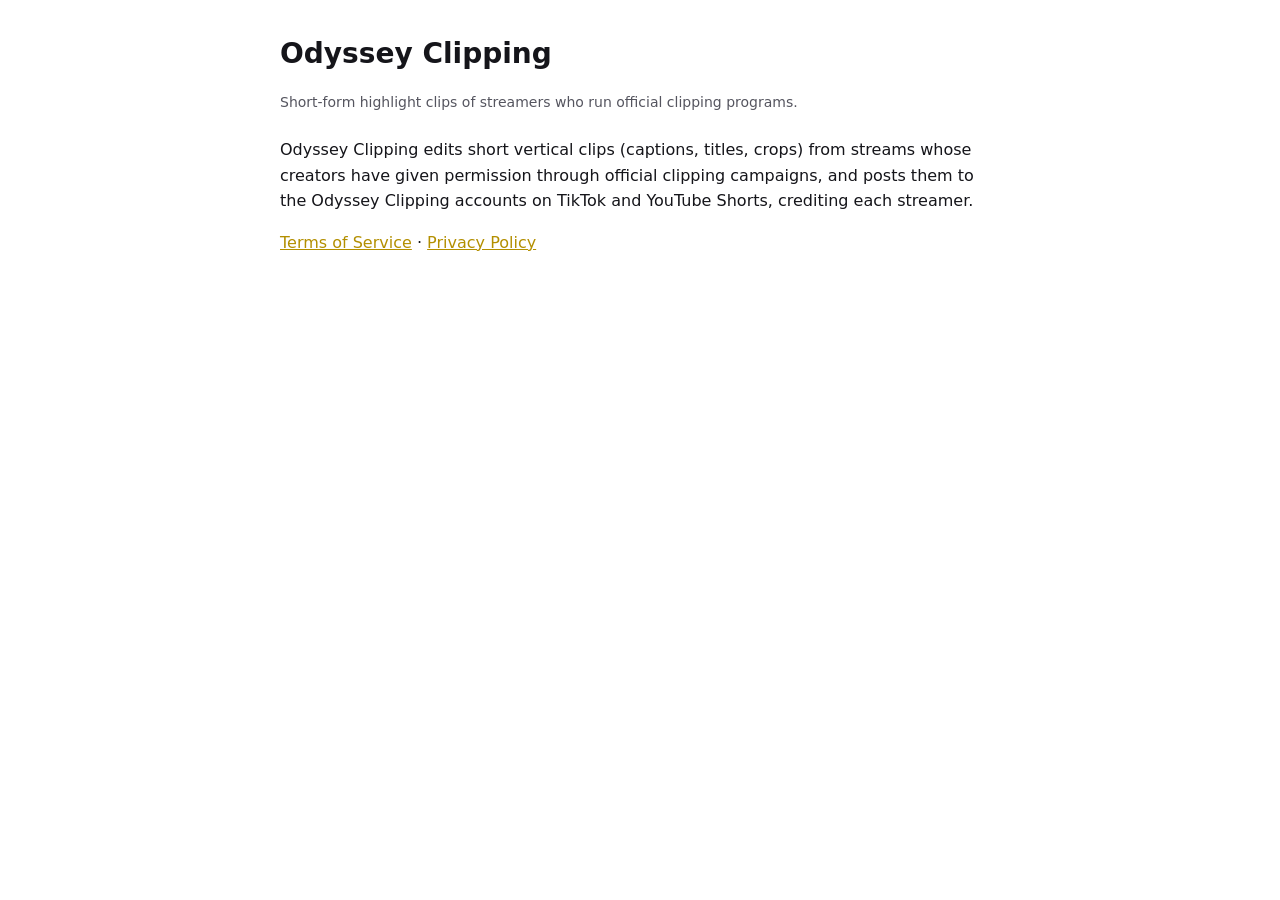
==== index.html @ d72cf0ae "Add Odyssey Clipping home, terms and privacy pages Co-Authored-By: Claude Opus 5.5 <noreply@anthropi" ====
<!doctype html>
<html lang="en"><head><meta charset="utf-8"><meta name="viewport" content="width=device-width, initial-scale=1">
<title>Odyssey Clipping</title><link rel="stylesheet" href="style.css"></head>
<body><main>
<h1>Odyssey Clipping</h1>
<p class="meta">Short-form highlight clips of streamers who run official clipping programs.</p>
<p>Odyssey Clipping edits short vertical clips (captions, titles, crops) from streams whose creators have given permission through official clipping campaigns, and posts them to the Odyssey Clipping accounts on TikTok and YouTube Shorts, crediting each streamer.</p>
<p><a href="terms.html">Terms of Service</a> · <a href="privacy.html">Privacy Policy</a></p>
</main></body></html>
---- style.css ----
:root { --bg: #0e0e12; --fg: #f2f2f2; --muted: #a8a8b3; --accent: #ffd600; }
@media (prefers-color-scheme: light) { :root { --bg: #ffffff; --fg: #15151a; --muted: #55555f; --accent: #b38f00; } }
body { margin: 0; background: var(--bg); color: var(--fg); font: 16px/1.6 -apple-system, system-ui, sans-serif; }
main { max-width: 720px; margin: 0 auto; padding: 32px 16px 64px; }
h1 { font-size: 28px; margin: 0 0 4px; }
h2 { font-size: 19px; margin: 28px 0 6px; color: var(--accent); }
p, li { color: var(--fg); }
.meta { color: var(--muted); font-size: 14px; margin-bottom: 24px; }
a { color: var(--accent); }
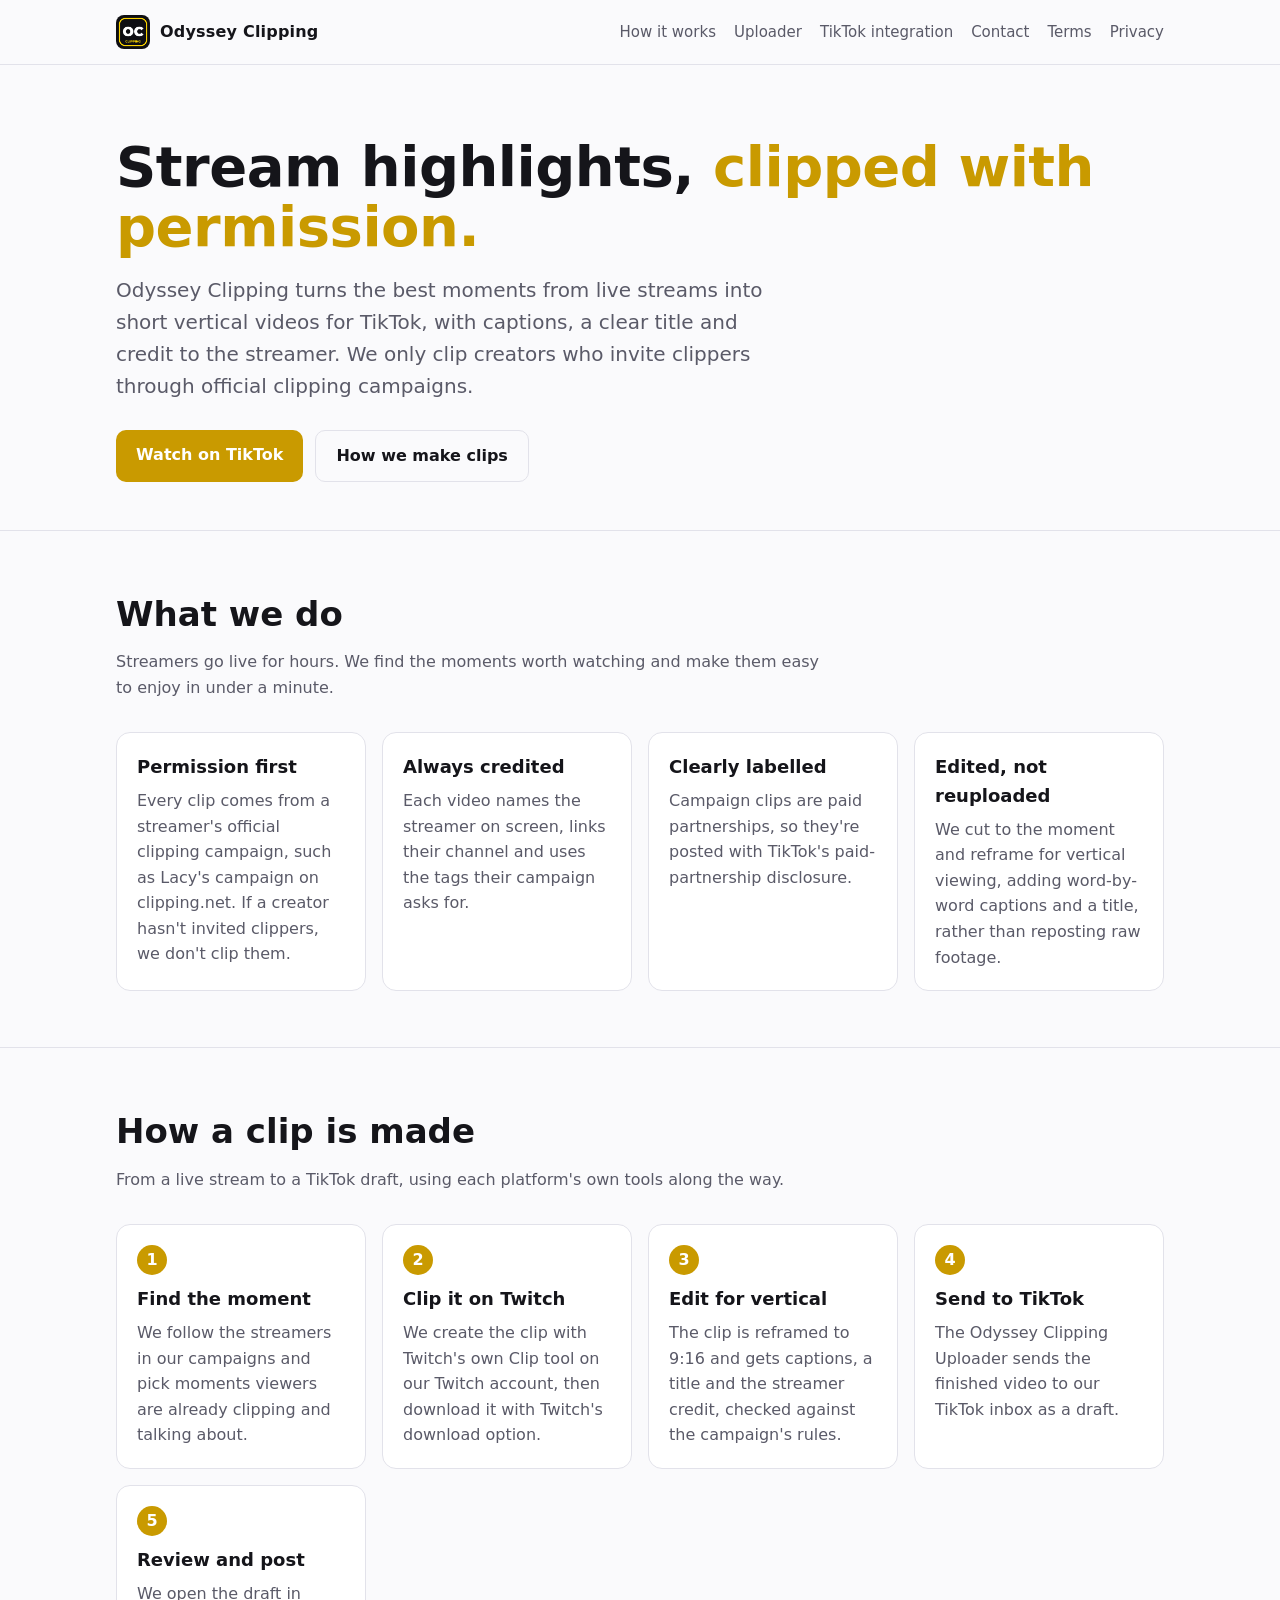
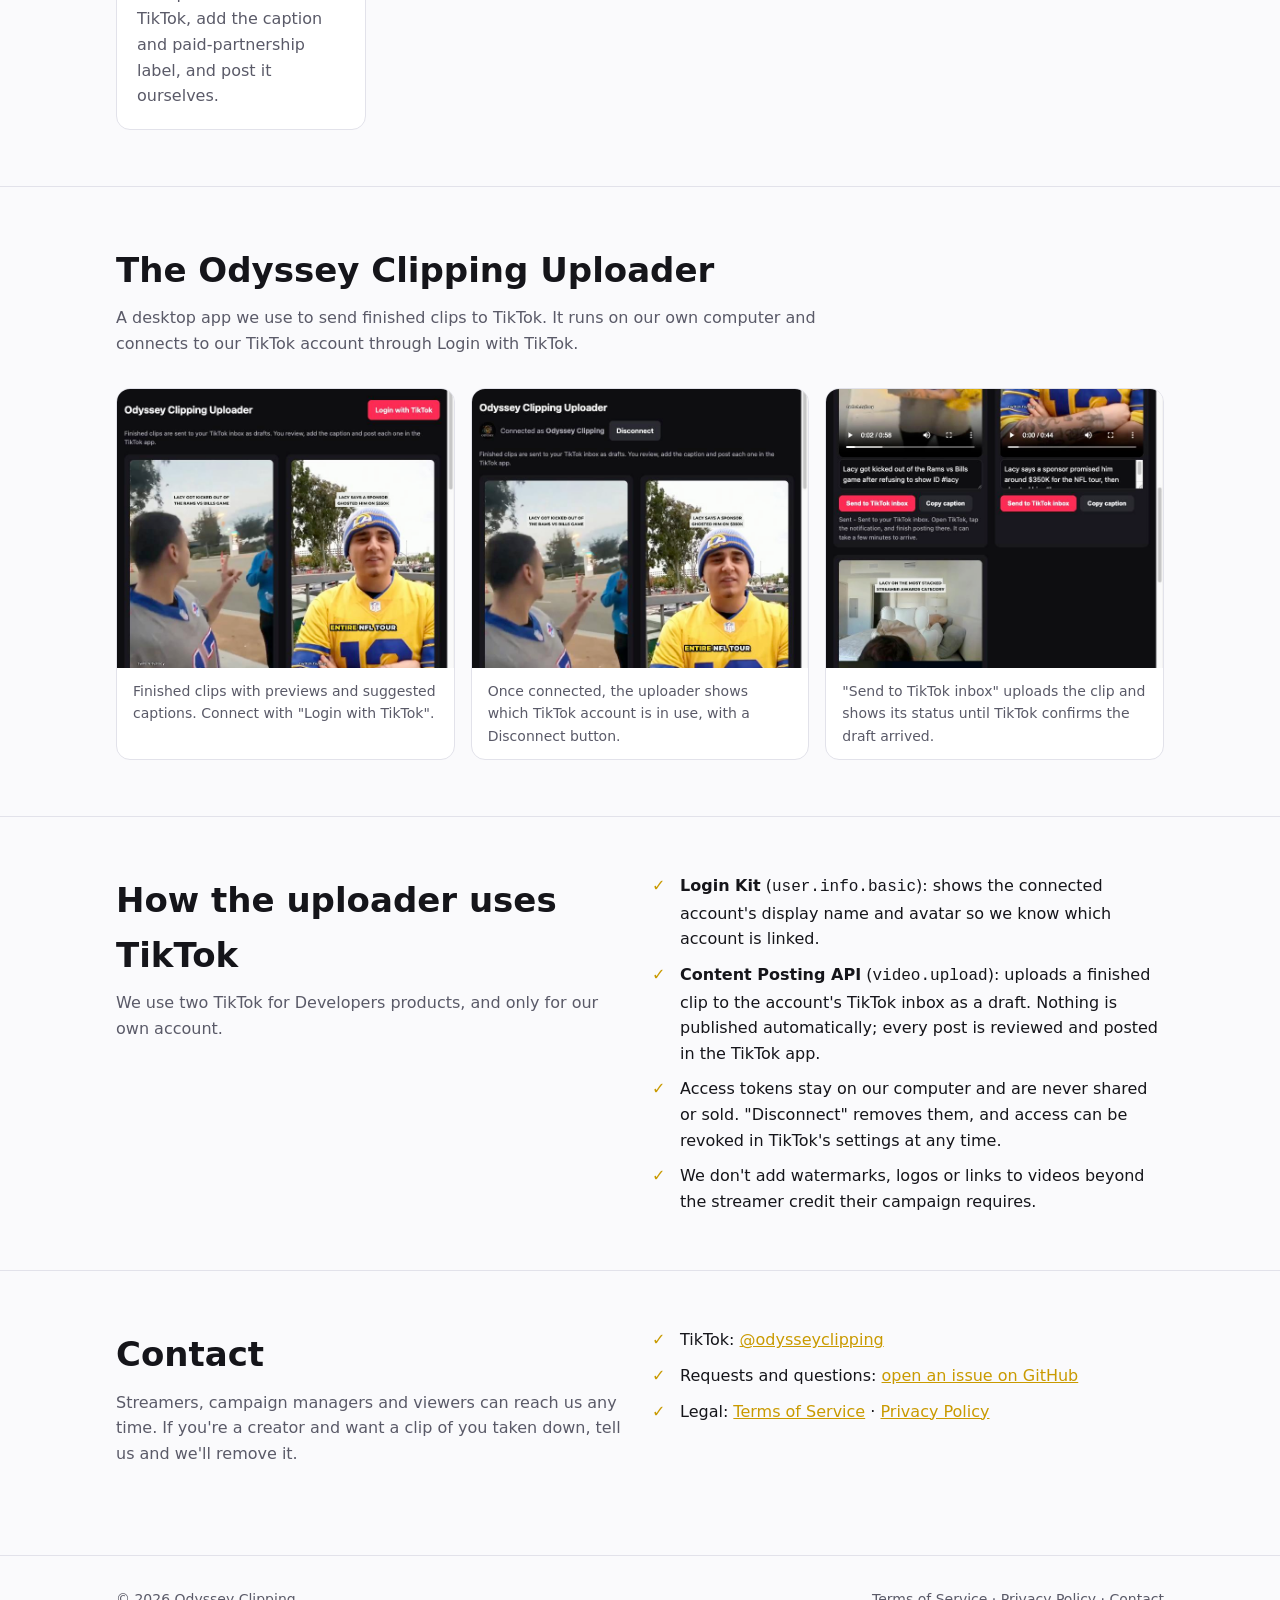
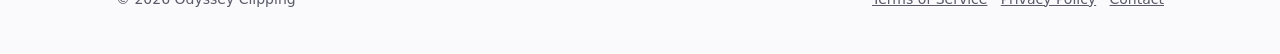
==== commit 6fdceafc: "Turn the site into a full Odyssey Clipping homepage Adds what we do, how clips are made with permiss" ====
--- a/index.html
+++ b/index.html
@@ -1,9 +1,112 @@
 <!doctype html>
-<html lang="en"><head><meta charset="utf-8"><meta name="viewport" content="width=device-width, initial-scale=1">
-<title>Odyssey Clipping</title><link rel="stylesheet" href="style.css"></head>
-<body><main>
-<h1>Odyssey Clipping</h1>
-<p class="meta">Short-form highlight clips of streamers who run official clipping programs.</p>
-<p>Odyssey Clipping edits short vertical clips (captions, titles, crops) from streams whose creators have given permission through official clipping campaigns, and posts them to the Odyssey Clipping accounts on TikTok and YouTube Shorts, crediting each streamer.</p>
-<p><a href="terms.html">Terms of Service</a> · <a href="privacy.html">Privacy Policy</a></p>
-</main></body></html>
+<html lang="en">
+<head>
+<meta charset="utf-8">
+<meta name="viewport" content="width=device-width, initial-scale=1">
+<title>Odyssey Clipping</title>
+<meta name="description" content="Odyssey Clipping makes short vertical highlight clips of streamers who run official clipping campaigns, credited and posted with permission.">
+<link rel="icon" href="assets/favicon.png">
+<link rel="stylesheet" href="style.css">
+</head>
+<body>
+<header class="site-header">
+  <div class="wrap">
+    <a class="brand" href="index.html"><img src="assets/icon-256.png" alt="">Odyssey Clipping</a>
+    <nav class="nav" aria-label="Main">
+      <a href="#how">How it works</a>
+      <a href="#uploader">Uploader</a>
+      <a href="#tiktok">TikTok integration</a>
+      <a href="#contact">Contact</a>
+      <a href="terms.html">Terms</a>
+      <a href="privacy.html">Privacy</a>
+    </nav>
+  </div>
+</header>
+
+<main>
+  <div class="wrap hero">
+    <h1>Stream highlights, <span>clipped with permission.</span></h1>
+    <p class="lead">Odyssey Clipping turns the best moments from live streams into short vertical videos for TikTok, with captions, a clear title and credit to the streamer. We only clip creators who invite clippers through official clipping campaigns.</p>
+    <div class="btns">
+      <a class="btn primary" href="https://www.tiktok.com/@odysseyclipping">Watch on TikTok</a>
+      <a class="btn ghost" href="#how">How we make clips</a>
+    </div>
+  </div>
+
+  <section id="about">
+    <div class="wrap">
+      <h2>What we do</h2>
+      <p class="sub">Streamers go live for hours. We find the moments worth watching and make them easy to enjoy in under a minute.</p>
+      <div class="grid">
+        <div class="card"><h3>Permission first</h3><p>Every clip comes from a streamer's official clipping campaign, such as Lacy's campaign on clipping.net. If a creator hasn't invited clippers, we don't clip them.</p></div>
+        <div class="card"><h3>Always credited</h3><p>Each video names the streamer on screen, links their channel and uses the tags their campaign asks for.</p></div>
+        <div class="card"><h3>Clearly labelled</h3><p>Campaign clips are paid partnerships, so they're posted with TikTok's paid-partnership disclosure.</p></div>
+        <div class="card"><h3>Edited, not reuploaded</h3><p>We cut to the moment and reframe for vertical viewing, adding word-by-word captions and a title, rather than reposting raw footage.</p></div>
+      </div>
+    </div>
+  </section>
+
+  <section id="how">
+    <div class="wrap">
+      <h2>How a clip is made</h2>
+      <p class="sub">From a live stream to a TikTok draft, using each platform's own tools along the way.</p>
+      <div class="grid">
+        <div class="card"><span class="step-num">1</span><h3>Find the moment</h3><p>We follow the streamers in our campaigns and pick moments viewers are already clipping and talking about.</p></div>
+        <div class="card"><span class="step-num">2</span><h3>Clip it on Twitch</h3><p>We create the clip with Twitch's own Clip tool on our Twitch account, then download it with Twitch's download option.</p></div>
+        <div class="card"><span class="step-num">3</span><h3>Edit for vertical</h3><p>The clip is reframed to 9:16 and gets captions, a title and the streamer credit, checked against the campaign's rules.</p></div>
+        <div class="card"><span class="step-num">4</span><h3>Send to TikTok</h3><p>The Odyssey Clipping Uploader sends the finished video to our TikTok inbox as a draft.</p></div>
+        <div class="card"><span class="step-num">5</span><h3>Review and post</h3><p>We open the draft in TikTok, add the caption and paid-partnership label, and post it ourselves.</p></div>
+      </div>
+    </div>
+  </section>
+
+  <section id="uploader">
+    <div class="wrap">
+      <h2>The Odyssey Clipping Uploader</h2>
+      <p class="sub">A desktop app we use to send finished clips to TikTok. It runs on our own computer and connects to our TikTok account through Login with TikTok.</p>
+      <div class="shots">
+        <figure class="shot"><img src="assets/uploader-home.jpg" alt="Uploader showing finished clips and a Login with TikTok button"><figcaption>Finished clips with previews and suggested captions. Connect with "Login with TikTok".</figcaption></figure>
+        <figure class="shot"><img src="assets/uploader-connected.jpg" alt="Uploader showing the connected TikTok account"><figcaption>Once connected, the uploader shows which TikTok account is in use, with a Disconnect button.</figcaption></figure>
+        <figure class="shot"><img src="assets/uploader-sent.jpg" alt="Uploader confirming a clip was sent to the TikTok inbox"><figcaption>"Send to TikTok inbox" uploads the clip and shows its status until TikTok confirms the draft arrived.</figcaption></figure>
+      </div>
+    </div>
+  </section>
+
+  <section id="tiktok">
+    <div class="wrap two">
+      <div>
+        <h2>How the uploader uses TikTok</h2>
+        <p class="sub">We use two TikTok for Developers products, and only for our own account.</p>
+      </div>
+      <ul class="ticks">
+        <li><b>Login Kit</b> (<code>user.info.basic</code>): shows the connected account's display name and avatar so we know which account is linked.</li>
+        <li><b>Content Posting API</b> (<code>video.upload</code>): uploads a finished clip to the account's TikTok inbox as a draft. Nothing is published automatically; every post is reviewed and posted in the TikTok app.</li>
+        <li>Access tokens stay on our computer and are never shared or sold. "Disconnect" removes them, and access can be revoked in TikTok's settings at any time.</li>
+        <li>We don't add watermarks, logos or links to videos beyond the streamer credit their campaign requires.</li>
+      </ul>
+    </div>
+  </section>
+
+  <section id="contact">
+    <div class="wrap two">
+      <div>
+        <h2>Contact</h2>
+        <p class="sub">Streamers, campaign managers and viewers can reach us any time. If you're a creator and want a clip of you taken down, tell us and we'll remove it.</p>
+      </div>
+      <ul class="ticks">
+        <li>TikTok: <a href="https://www.tiktok.com/@odysseyclipping">@odysseyclipping</a></li>
+        <li>Requests and questions: <a href="https://github.com/JerryBillyRP/odyssey-clipping/issues">open an issue on GitHub</a></li>
+        <li>Legal: <a href="terms.html">Terms of Service</a> · <a href="privacy.html">Privacy Policy</a></li>
+      </ul>
+    </div>
+  </section>
+</main>
+
+<footer class="site-footer">
+  <div class="wrap">
+    <span>© 2026 Odyssey Clipping</span>
+    <span><a href="terms.html">Terms of Service</a> · <a href="privacy.html">Privacy Policy</a> · <a href="#contact">Contact</a></span>
+  </div>
+</footer>
+</body>
+</html>
--- a/style.css
+++ b/style.css
@@ -1,9 +1,64 @@
-:root { --bg: #0e0e12; --fg: #f2f2f2; --muted: #a8a8b3; --accent: #ffd600; }
-@media (prefers-color-scheme: light) { :root { --bg: #ffffff; --fg: #15151a; --muted: #55555f; --accent: #b38f00; } }
-body { margin: 0; background: var(--bg); color: var(--fg); font: 16px/1.6 -apple-system, system-ui, sans-serif; }
-main { max-width: 720px; margin: 0 auto; padding: 32px 16px 64px; }
-h1 { font-size: 28px; margin: 0 0 4px; }
-h2 { font-size: 19px; margin: 28px 0 6px; color: var(--accent); }
-p, li { color: var(--fg); }
-.meta { color: var(--muted); font-size: 14px; margin-bottom: 24px; }
+:root {
+  --bg: #0e0e12; --surface: #17171e; --surface-2: #1f1f28; --border: #2a2a35;
+  --fg: #f2f2f5; --muted: #a9a9b6; --accent: #ffd600; --accent-ink: #15151a; --pink: #fe2c55;
+}
+@media (prefers-color-scheme: light) {
+  :root { --bg: #fafafc; --surface: #ffffff; --surface-2: #f1f1f6; --border: #e2e2ea;
+          --fg: #15151a; --muted: #5a5a68; --accent: #c99a00; --accent-ink: #ffffff; }
+}
+* { box-sizing: border-box; }
+html { scroll-behavior: smooth; }
+body { margin: 0; background: var(--bg); color: var(--fg); font: 16px/1.6 -apple-system, BlinkMacSystemFont, "Segoe UI", system-ui, sans-serif; }
 a { color: var(--accent); }
+img { max-width: 100%; display: block; }
+.wrap { max-width: 1080px; margin: 0 auto; padding: 0 16px; }
+
+/* header */
+.site-header { position: sticky; top: 0; z-index: 10; background: color-mix(in srgb, var(--bg) 88%, transparent);
+  backdrop-filter: blur(10px); border-bottom: 1px solid var(--border); }
+.site-header .wrap { display: flex; align-items: center; justify-content: space-between; gap: 16px; min-height: 64px; flex-wrap: wrap; }
+.brand { display: flex; align-items: center; gap: 10px; color: var(--fg); text-decoration: none; font-weight: 800; letter-spacing: .2px; }
+.brand img { width: 34px; height: 34px; border-radius: 8px; }
+.nav { display: flex; gap: 18px; flex-wrap: wrap; }
+.nav a { color: var(--muted); text-decoration: none; font-size: 15px; }
+.nav a:hover, .nav a[aria-current="page"] { color: var(--fg); }
+
+/* hero */
+.hero { padding-top: 72px; padding-bottom: 48px; }
+.hero h1 { font-size: clamp(32px, 6vw, 56px); line-height: 1.08; margin: 0 0 16px; letter-spacing: -.5px; }
+.hero h1 span { color: var(--accent); }
+.hero p.lead { font-size: clamp(17px, 2.2vw, 20px); color: var(--muted); max-width: 680px; margin: 0 0 28px; }
+.btns { display: flex; gap: 12px; flex-wrap: wrap; }
+.btn { display: inline-block; padding: 12px 20px; border-radius: 10px; font-weight: 700; text-decoration: none; }
+.btn.primary { background: var(--accent); color: var(--accent-ink); }
+.btn.ghost { border: 1px solid var(--border); color: var(--fg); }
+
+/* sections */
+section { padding: 56px 0; border-top: 1px solid var(--border); scroll-margin-top: 72px; }
+section h2 { font-size: clamp(24px, 3.5vw, 34px); margin: 0 0 8px; }
+section .sub { color: var(--muted); margin: 0 0 32px; max-width: 720px; }
+.grid { display: grid; gap: 16px; grid-template-columns: repeat(auto-fit, minmax(240px, 1fr)); }
+.card { background: var(--surface); border: 1px solid var(--border); border-radius: 14px; padding: 20px; }
+.card h3 { margin: 0 0 6px; font-size: 18px; }
+.card p { margin: 0; color: var(--muted); }
+.step-num { display: inline-flex; width: 30px; height: 30px; border-radius: 50%; align-items: center; justify-content: center;
+  background: var(--accent); color: var(--accent-ink); font-weight: 800; margin-bottom: 10px; }
+.shots { display: grid; gap: 16px; grid-template-columns: repeat(auto-fit, minmax(260px, 1fr)); }
+.shot { margin: 0; background: var(--surface); border: 1px solid var(--border); border-radius: 14px; overflow: hidden; }
+.shot img { width: 100%; aspect-ratio: 732 / 606; object-fit: cover; object-position: top; }
+.shot figcaption { padding: 12px 16px; color: var(--muted); font-size: 14px; }
+ul.ticks { list-style: none; padding: 0; margin: 0; display: grid; gap: 10px; }
+ul.ticks li { padding-left: 28px; position: relative; }
+ul.ticks li::before { content: "✓"; position: absolute; left: 0; color: var(--accent); font-weight: 800; }
+.two { display: grid; gap: 24px; grid-template-columns: repeat(auto-fit, minmax(300px, 1fr)); align-items: start; }
+
+/* legal pages */
+.doc { max-width: 760px; padding: 48px 16px 72px; margin: 0 auto; }
+.doc h1 { font-size: 34px; margin: 0 0 4px; }
+.doc h2 { font-size: 20px; margin: 32px 0 6px; color: var(--accent); }
+.meta { color: var(--muted); font-size: 14px; margin: 0 0 24px; }
+
+/* footer */
+.site-footer { border-top: 1px solid var(--border); padding: 32px 0 48px; color: var(--muted); font-size: 14px; }
+.site-footer .wrap { display: flex; justify-content: space-between; gap: 16px; flex-wrap: wrap; }
+.site-footer a { color: var(--muted); }
